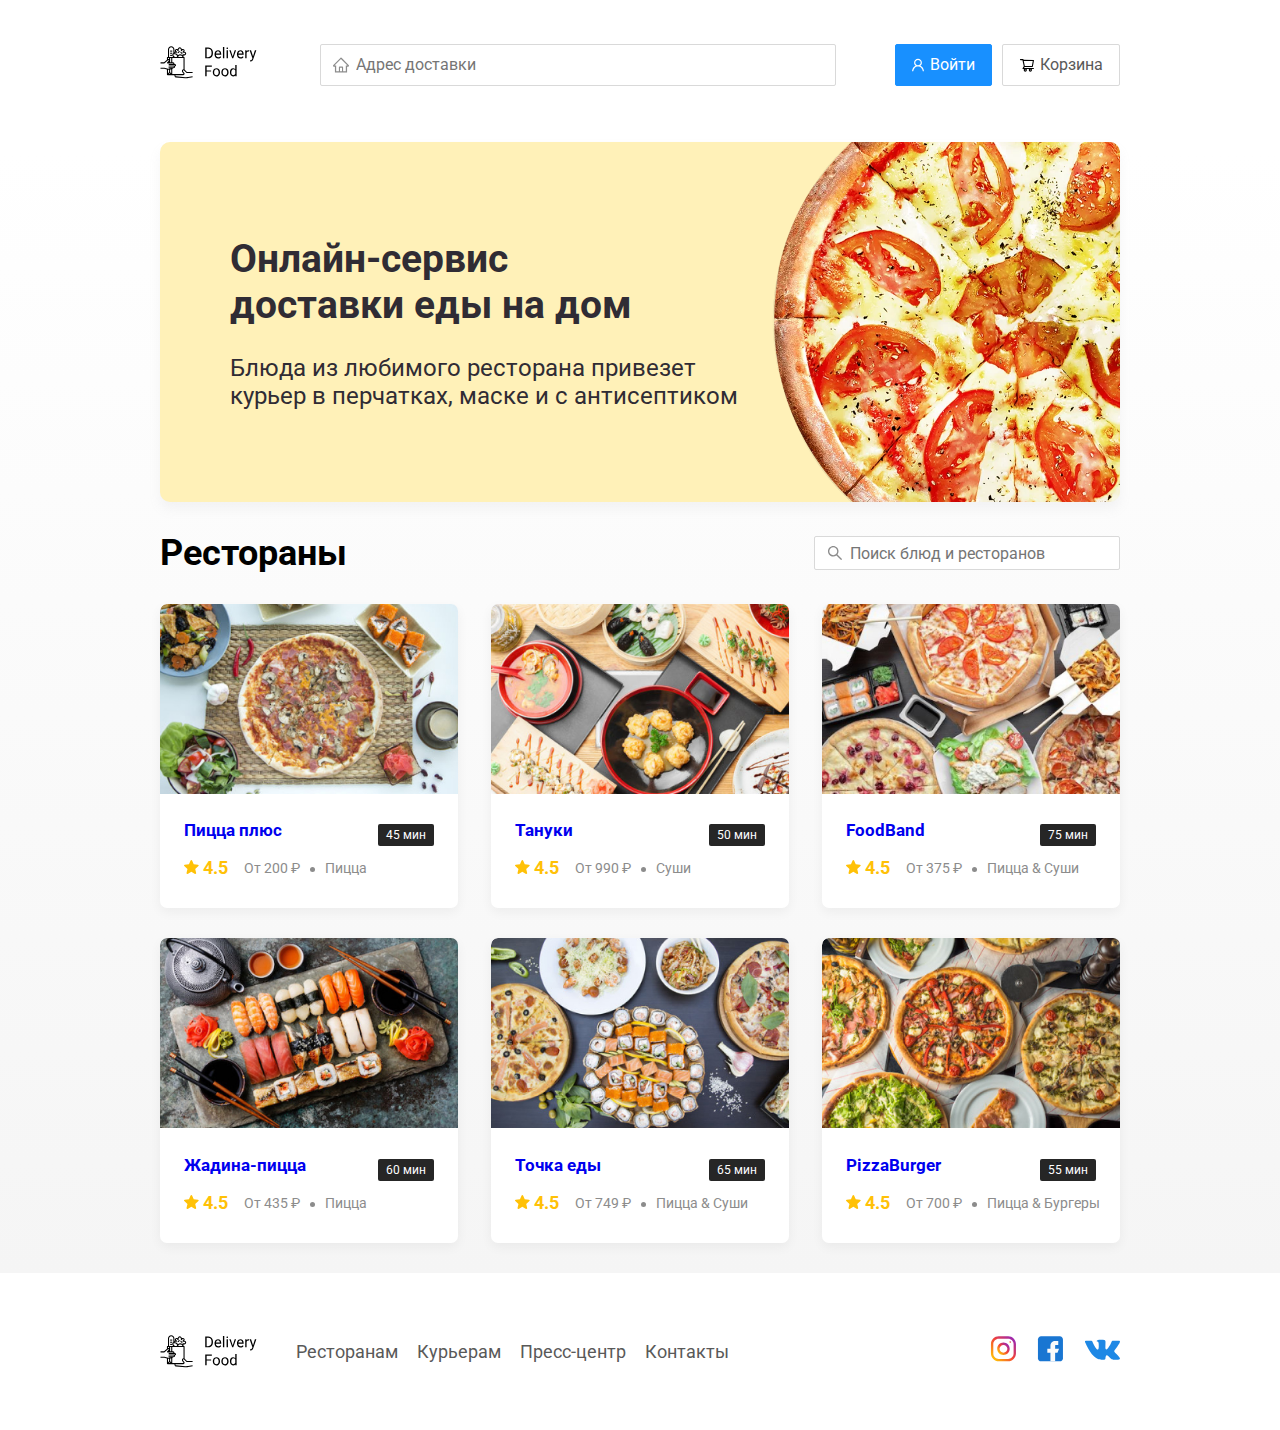
==== index.html @ 4528941c "Add files via upload" ====
<!DOCTYPE html>
<html lang="ru">
<head>
  <meta charset="UTF-8">
  <meta name="viewport" content="width=device-width, initial-scale=1.0">
  <title>Delivery Food - доставка еды на дом</title>
  <link href="https://fonts.googleapis.com/css2?family=Roboto:wght@400;900&display=swap" rel="stylesheet">
  <link rel="stylesheet" href="css/normalize.css">
  <link rel="stylesheet" href="css/style.css">
</head>
  <body>
    <!-- Шапка сайта -->
    <div class="container">
      <header class="header">
        <!-- логотип -->
        <a href="index.html" class="logo">
          <img src="img/logo.svg" alt="Logo">
        </a>
        <!-- поле адреса -->
        <input type="text" class="input input-address" placeholder="Адрес доставки">
        <div class="buttons">
          <button class="button button-primary">
            <img src="img/user.svg" alt="user" class="button-icon"/>
            <span class="button-text">Войти</span>
          </button>
          <button class="button">
            <img src="/img/shopping-cart.svg" alt="Corzina" class="button-icon"/>
            <span class="button-text">Корзина</span>
          </button>
        </div>
      </header>
    </div>

    <main class="main">      
      <div class="container">
        <section class="promo">
          <h1 class="promo-title">Онлайн-сервис <br/> доставки еды на дом</h1>
          <p class="promo-text">Блюда из любимого ресторана привезет <br/> курьер в перчатках, маске и с антисептиком</p>
        </section>
    
          <section class="restauranst">
          <div class="section-heading">
            <h2 class="section-title">Рестораны</h2>
            <input type="text" class="input input-search" placeholder="Поиск блюд и ресторанов">
          </div>
          <div class="cards">
            <a href="restaurent.html" class="card">
              <img src="img/image.jpg" alt="image" class="card-image" />
              <div class="card-text">
                <div class="card-heading">
                  <h3 class="card-title">Пицца плюс</h3>
                  <span class="card-tag tag">45 мин</span>
                </div>
                <!-- card-heading -->
                <div class="card-info">
                  <div class="rating">
                    <img src="img/star.svg" alt="rating"/> 4.5
                  </div>
                  <div class="price">От 200 ₽</div>
                  <div class="category">Пицца</div>
                </div>
                <!-- /.card-info -->
              </div>
              <!-- /.card-text -->
            </a>
            <!-- /.card -->
            
            <a href="restaurent.html" class="card">
              <img src="img/image2.jpg" alt="image" class="card-image" />
              <div class="card-text">
                <div class="card-heading">
                  <h3 class="card-title">Тануки</h3>
                  <span class="card-tag tag">50 мин</span>
                </div>
                <!-- card-heading -->
                <div class="card-info">
                  <div class="rating">
                    <img src="img/star.svg" alt="rating"/> 4.5
                  </div>
                  <div class="price">От 990 ₽</div>
                  <div class="category">Суши</div>
                </div>
                <!-- /.card-info -->
              </div>
              <!-- /.card-text -->
            </a>
            <!-- /.card -->
    
            <a href="restaurent.html" class="card">
              <img src="img/image3.jpg" alt="image" class="card-image" />
              <div class="card-text">
                <div class="card-heading">
                  <h3 class="card-title">FoodBand</h3>
                  <span class="card-tag tag">75 мин</span>
                </div>
                <!-- card-heading -->
                <div class="card-info">
                  <div class="rating">
                    <img src="img/star.svg" alt="rating"/> 4.5
                  </div>
                  <div class="price">От 375 ₽</div>
                  <div class="category">Пицца & Суши</div>
                </div>
                <!-- /.card-info -->
              </div>
              <!-- /.card-text -->
            </a>
            <!-- /.card -->
    
            <a href="restaurent.html" class="card">
              <img src="img/image4.jpg" alt="image" class="card-image" />
              <div class="card-text">
                <div class="card-heading">
                  <h3 class="card-title">Жадина-пицца</h3>
                  <span class="card-tag tag">60 мин</span>
                </div>
                <!-- card-heading -->
                <div class="card-info">
                  <div class="rating">
                    <img src="img/star.svg" alt="rating"/> 4.5
                  </div>
                  <div class="price">От 435 ₽</div>
                  <div class="category">Пицца</div>
                </div>
                <!-- /.card-info -->
              </div>
              <!-- /.card-text -->
            </a>
            <!-- /.card -->
    
            <a href="restaurent.html" class="card">
              <img src="img/image5.jpg" alt="image" class="card-image" />
              <div class="card-text">
                <div class="card-heading">
                  <h3 class="card-title">Точка еды</h3>
                  <span class="card-tag tag">65 мин</span>
                </div>
                <!-- card-heading -->
                <div class="card-info">
                  <div class="rating">
                    <img src="img/star.svg" alt="rating"/> 4.5
                  </div>
                  <div class="price">От 749 ₽</div>
                  <div class="category">Пицца & Суши</div>
                </div>
                <!-- /.card-info -->
              </div>
              <!-- /.card-text -->
            </a>
            <!-- /.card -->
    
            <a href="restaurent.html" class="card">
              <img src="img/image6.jpg" alt="image" class="card-image" />
              <div class="card-text">
                <div class="card-heading">
                  <h3 class="card-title">PizzaBurger</h3>
                  <span class="card-tag tag">55 мин</span>
                </div>
                <!-- card-heading -->
                <div class="card-info">
                  <div class="rating">
                    <img src="img/star.svg" alt="rating"/> 4.5
                  </div>
                  <div class="price">От 700 ₽</div>
                  <div class="category">Пицца & Бургеры</div>
                </div>
                <!-- /.card-info -->
              </div>
              <!-- /.card-text -->
            </a>
            <!-- /.card -->
          </div>
        </section>
      </div>
      <!-- /.container -->
    </main>
    
    <footer class="footer">
      <div class="container">
        <div class="footer-block">
          <img src="./img/logo.svg" alt="logo" class="logo footer-logo" />
          <nav class="footer-nav">
            <a href="#" class="footer-link">Ресторанам</a>
            <a href="#" class="footer-link">Курьерам</a>
            <a href="#" class="footer-link">Пресс-центр</a>
            <a href="#" class="footer-link">Контакты</a>
          </nav>
          <div class="social-links">
            <a href="#" class="social-link"><img src="/img/instagram.svg" alt="instagram"></a>
            <a href="#" class="social-link"><img src="/img/facebook.svg" alt="facebook"></a>
            <a href="#" class="social-link"><img src="/img/vk.svg" alt="vk"></a>
          </div>
        </div>
      </div>
    </footer>

  </body>
</html>
---- css/style.css ----
* {
  box-sizing: border-box;
}
body {
  font-family: 'Roboto', sans-serif;
  padding-top: 44px;
}
.container {
  max-width: 1200px;
  margin: auto;

}
.header {
  display: flex;
  align-items: center;
  justify-content: space-between;
  margin-bottom: 40px;
}
.input {
  background: #FFFFFF;
  border: 1px solid #D9D9D9;
  border-radius: 2px;
  font-size: 16px;
  line-height: 24px;
  padding: 8px;
  padding-left: 35px;
  background-repeat: no-repeat;
  background-position: left 11px center;
}
.input-address {
  flex: 0.8;
  background-image: url(../img/home.svg);
}
.input-search {
  width: 306px;
  height: 34px;
  background-image: url(../img/search.svg);
  margin-left: auto;
}
.buttons {
  display: flex;
  align-items: center;
}
.button {
  display: flex;
  align-items: center;
  padding: 8px 16px;
  background: #FFFFFF;
  border: 1px solid #D9D9D9;
  box-sizing: border-box; 
  box-shadow: 0px 0px 2px rgba(0, 0, 0, 0.0015);
  border-radius: 2px;
  color: #595959;
  font-size: 16px;
  line-height: 24px;
}
.button-primary {
  background: #1890FF;
  border: 1px solid #1890FF;
  color: #FFFFFF;
  margin-right: 10px;
}
.button-icon {
  margin-right:6px;
}
.button-card-text {
  margin-right: 10px;
}
.promo {
  box-shadow: 0px 7px 12px rgba(158, 158, 163, 0.1);
  background: #FFF1B8 url(../img/promo-img.png) no-repeat top -101px right -223px / 790px;
  border-radius: 10px;
  padding: 68px 70px;
  margin-top: 56px;
}
.promo-text {
  font-style: normal;
  font-weight: normal;
  font-size: 24px;
  line-height: 28px;
  color: #302C34;
  max-width: 540px;
}
.promo-title {
  font-style: normal;
  font-weight: bold;
  font-size: 39px;
  line-height: 46px;
  color: #302C34;
}
.main {
  background: linear-gradient(180deg, rgba(245, 245, 245, 0) 1.04%, #F5F5F5 100%);
}
.section-heading {
  display: flex;
  align-items: center;
}
.section-title {
  font-style: normal;
  font-weight: bold;
  font-size: 36px;
  line-height: 42px;
  color: #000000;
  margin-right: 30px;
}
.cards {
  display: flex;
  align-items: flex-start;
  flex-wrap: wrap;
  justify-content: space-between;
}
.card {
  background: #FFFFFF;
  box-shadow: 0px 4px 12px rgba(0, 0, 0, 0.05);
  border-radius: 7px;
  overflow: hidden;
  margin-bottom: 30px;
  flex-basis: 31%;
  text-decoration: none;
}
.card-image {
  width: 384px;
  height: 250px;
  object-fit: cover;
  border-radius: 7px 7px 0px 0px;
}
.card-text {
  padding: 20px 24px 24px;
}
.card-heading {
  display: flex;
  align-items: center;
  justify-content: space-between;

}
.card-title {
  font-style: normal;
  font-weight: bold;
  font-size: 24px;
  line-height: 32px;
  margin: 0;
  line-height: 24px;
  margin-bottom: 10px;
}
.card-title-reg {
  font-weight: 400;
}
.card-tag {
  font-style: normal;
  font-weight: normal;
  font-size: 12px;
  line-height: 20px;
  color: #FFFFFF;
  background: #262626;
  border-radius: 2px;
  padding: 1px 8px;
}
.card-info {
  display: flex;
  align-items: center; 
  flex-wrap: nowrap;
}
.card-buttons {
  display: flex;
  align-items: center;
  margin-top: 24px;
}
.card-price-bold {
  font-weight: bold;
  font-size: 20px;
  line-height: 32px;
  margin-left: 32px;
}
.rating {
  margin-right: 26px;
  font-style: normal;
  font-weight: bold;
  font-size: 18px;
  line-height: 32px;
  color: #FFC107;
}
.price, .category {
  font-style: normal;
  font-weight: normal;
  font-size: 18px;
  line-height: 32px;
  color: #8C8C8C;
}
.price {
  margin-right: 10px;
}
.ingredients {
  font-style: normal;
  font-weight: normal;
  font-size: 18px;
  line-height: 21px;
  color: #8C8C8C;
}
.category {
  text-overflow: ellipsis;
  overflow: hidden;
  white-space: nowrap;
  max-width: 115px;
}
.price:after {
  content: "";
  width: 5px;
  height: 5px;
  background-color: #8C8C8C;
  display: inline-block;
  vertical-align: middle;
  border-radius: 50%;
  margin-left: 10px;
}
.footer{
  padding: 60px 0px;
}
.footer-block {
  display: flex;
  align-items: center;
  justify-content: space-between;
}
.footer-nav {
  margin-right: auto;
  margin-left: 35px;
}
.footer-link {
  display: inline-block;
  color: #595959;
  text-decoration: none;
  font-style: normal;
  font-weight: normal;
  font-size: 18px;
  line-height: 21px; 
}
.footer-link:not(:last-child) {
  margin-right: 15px;
}
.social-links {
  display: flex;
  align-items: center;
}
.social-link:not(:last-child) {
  margin-right: 21px;
}

.modal {

  position: fixed;
  left: 0;
  top: 0;
  width: 100%;
  height: 100%;
  background: rgba(0, 0, 0, 0.4);
  display: none;
}

.is-open {
  display: flex;
}

.modal-dialog {
  max-width: 780px;
  width: 95%;
  background: #FFFFFF;
  border-radius: 5px;
  margin: auto;
  padding: 40px 45px;
}

.modal-header {
  display: flex;
  align-items: center;
  justify-content: space-between;
  margin-bottom: 45px;
}

.modal-title {
  margin: 0;
  font-style: normal;
  font-weight: bold;
  font-size: 36px;
  line-height: 42px;
}

.close {
  font-size: 36px;
  border: none;
  background-color: transparent;
}

.modal-body {
  margin-bottom: 52px;
}

.food-row {
  font-weight: normal;
  display: flex;
  align-items: flex-start;
  justify-content: space-between;
  padding-bottom: 8px;
  border-bottom: 1px solid  #D9D9D9;
  margin-bottom: 15px;
}

.food-name {
  font-size: 18px;
  line-height: 32px;
}

.food-price {
  margin-left: auto;
  margin-right: 47px;
  font-weight: bold;
  font-size: 20px;
  line-height: 32px;
}

.food-counter {
  display: flex;
  align-items: center;
}

.counter-button {
  display: flex;
  align-items: center;
  justify-content: center;
  width: 36px;
  height: 32px;
  background: #FFFFFF;
  border: 1px solid #40A9FF;
  box-sizing: border-box;
  border-radius: 2px;
  font-weight: normal;
  font-size: 14px;
  line-height: 22px;
  color:#40A9FF;
}

.counter {
  font-size: 16px;
  line-height: 24px;
  margin-left: 10px;
  margin-right: 10px;
}
.modal-footer {
  display: flex;
  align-items: center;
  justify-content: space-between;
}

.footer-buttons {
  display: flex;
  align-items: center;
}

.modal-price-tag {
  color: #FAFAFA;;
  background: #262626;
  border-radius: 5px;
  padding: 15px 20px;
  font-style: normal;
  font-weight: bold;
  font-size: 20px;
  line-height: 23px;
}

@media (max-width:1366px) {
  .container {
    max-width: 960px;
  }
  .promo {
    background-position: center right -250px;
    background-size: 700px;
  }
  .rating {
    margin-right: 16px;
  }
  .category, .price {
    font-size: 14px;
  }
  .card-info {
    display: -webkit-box;
  }
  .card-title {
    font-size: 17px;
  }
  .card-price-bold {
    margin-left: 20px;
  }
  .ingredients {
    font-size: 14px;
    text-overflow: ellipsis;
    overflow: hidden;
    white-space: nowrap;
    max-width: 250px;
  }
  .card-image {
    width: 300px;
    height: 190px;
  }
}
@media (max-width: 992px){
  .container {
    max-width: 750px;
  }
  .promo {
    padding: 50px;
    background-size: 500px;
    background-position: center right -250px;;
  }
  .promo-text {
    font-size: 20px;
    max-width: 450px;
  }
  .card {
    flex-basis: 49%;
  }
  .card-image {
    width: 384px;
    height: 213px;
  }
  .footer-link {
    font-size: 16px;
  }
  .card-price-bold {
    margin-left: 20px;
  }
  .ingredients {
    font-size: 16px;
    text-overflow: ellipsis;
    overflow: hidden;
    white-space: nowrap;
    max-width: 300px;
  }
  .card-title-reg {
    font-size: 21px;
  }
}
@media (max-width: 768px) {
  .container {
    max-width: 560px;
  }
  .card-info {
    flex-wrap: wrap;
  }
  .rating {
    flex-basis: 100%;
  }
  .card-title {
    font-size: 24px;
  }
  .card-image {
    width: 270px;
    height: 180px;
  }
  .promo {
    background-size: 450px;
  }
  .promo-title {
    font-size: 24px;
    line-height: 1.4;
  }
  .promo-text {
    font-size: 18px;
    max-width: 400px;
    margin-top: 0;
  }
  .card-price-bold {
    font-size: 18px;
    line-height: 32px;
    margin-left: 12px;
  }
  .ingredients {
    font-size: 14px;
    max-width: 220px;
  }
  
}
@media (max-width: 578px) {
  .container {
    width: 90%;
  }
  .header {
    flex-wrap: wrap;
  }
  .input-address {
    margin-top: 15px;
    order: 5;
    flex: 1;
  }
  .promo {
    background-image: none;
  }
  .promo-title {
    margin-bottom: 10px;
  }
  .section-title {
    font-size: 20px;
  }
  .card {
    flex-basis: 100%;
  }
  .card-image {
    display: block;
    margin: auto;
  }
  .ingredients {
    max-width: 400px;
  }
  .footer {
    padding: 30px 0;
  }
  .footer-block{
     align-items: flex-start;
  }
  .footer-nav {
    margin-left: 0;
    margin-right: 0;
    order: 0;
    display: flex;
    flex-direction: column;
  }
  .footer-logo {
    margin-right: 15px;
    order: 1;
  }
  .social-links {
    order: 2;
  }
}
@media (max-width: 480px) {
  .button-text {
    display: none;
  }
  .button {
    min-height: 40px;
  }
  .button-icon {
    margin: 0;
  }
  .section-heading {
    flex-wrap: wrap;
  }
  .section-title {
    margin: 5;
  }
  .input-search {
    margin-bottom: 30px;
  }
  .promo {
    padding: 20px;
  }
  .footer-block {
    flex-wrap: wrap;
    flex-direction: column;
    align-items: center;
  }
  .footer-logo {
    order: 0;
    margin-bottom: 20px;
  }
  .footer-nav {
    padding: 20px;
    text-align: center;
  }
  .footer-link:not(:last-child) {
    margin-right: 0;
  } 
  .ingredients {
    font-size: 14px;
    max-width: 320px;
  }
  @media (max-width: 420px) {
    .ingredients {
      max-width: 310px;
    }
    .card-title-reg {
      font-size: 20px;
    }
  }
  @media (max-width: 380px) {
    .ingredients {
      max-width: 270px;
    }
    .card-title-reg {
      font-size: 18px;
    }
  }
  @media (max-width: 320px) {
    .ingredients {
      max-width: 240px;
    }
    .card-title-reg {
    font-size: 16px;
    }
  }

}
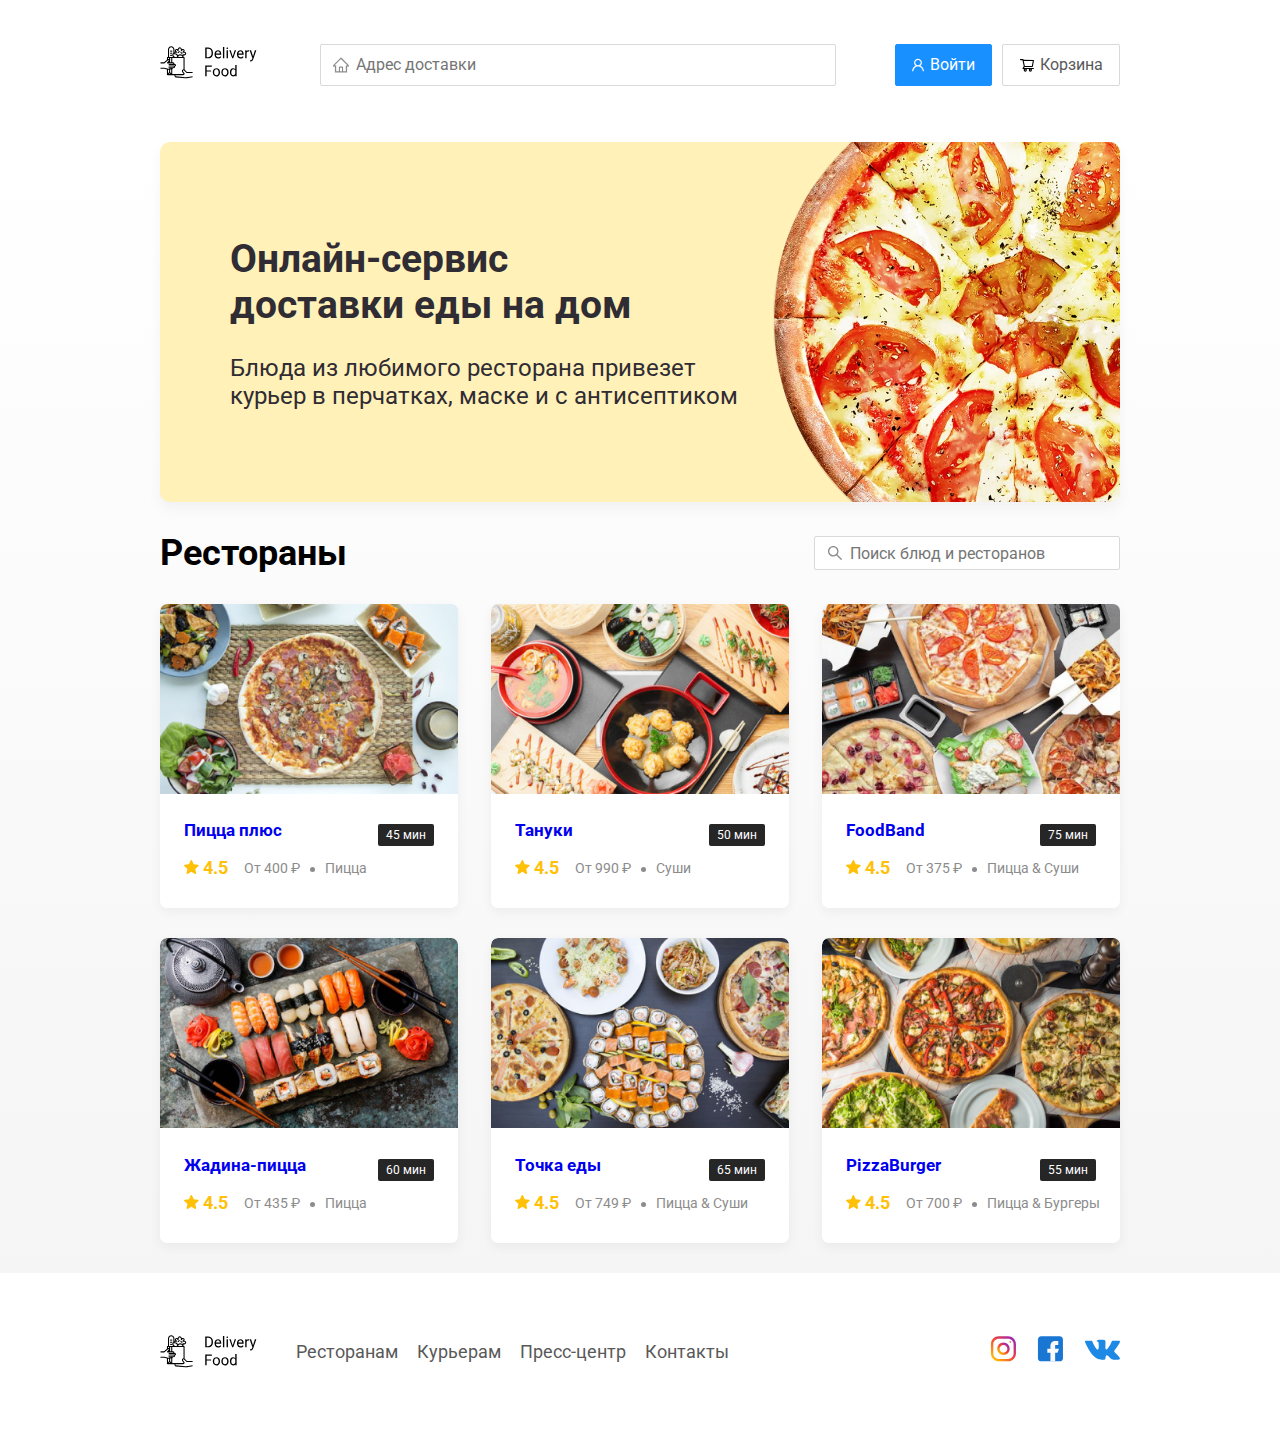
==== commit ba9a0f2b: "Add files via upload" ====
--- a/index.html
+++ b/index.html
@@ -24,7 +24,7 @@
             <span class="button-text">Войти</span>
           </button>
           <button class="button">
-            <img src="/img/shopping-cart.svg" alt="Corzina" class="button-icon"/>
+            <img src="img/shopping-cart.svg" alt="Corzina" class="button-icon"/>
             <span class="button-text">Корзина</span>
           </button>
         </div>
@@ -44,7 +44,7 @@
             <input type="text" class="input input-search" placeholder="Поиск блюд и ресторанов">
           </div>
           <div class="cards">
-            <a href="restaurent.html" class="card">
+            <a href="restaurent-1.html" class="card">
               <img src="img/image.jpg" alt="image" class="card-image" />
               <div class="card-text">
                 <div class="card-heading">
@@ -56,7 +56,7 @@
                   <div class="rating">
                     <img src="img/star.svg" alt="rating"/> 4.5
                   </div>
-                  <div class="price">От 200 ₽</div>
+                  <div class="price">От 400 ₽</div>
                   <div class="category">Пицца</div>
                 </div>
                 <!-- /.card-info -->
@@ -86,7 +86,7 @@
             </a>
             <!-- /.card -->
     
-            <a href="restaurent.html" class="card">
+            <a href="restaurent-3.html" class="card">
               <img src="img/image3.jpg" alt="image" class="card-image" />
               <div class="card-text">
                 <div class="card-heading">
@@ -186,9 +186,9 @@
             <a href="#" class="footer-link">Контакты</a>
           </nav>
           <div class="social-links">
-            <a href="#" class="social-link"><img src="/img/instagram.svg" alt="instagram"></a>
-            <a href="#" class="social-link"><img src="/img/facebook.svg" alt="facebook"></a>
-            <a href="#" class="social-link"><img src="/img/vk.svg" alt="vk"></a>
+            <a href="#" class="social-link"><img src="img/instagram.svg" alt="instagram"></a>
+            <a href="#" class="social-link"><img src="img/facebook.svg" alt="facebook"></a>
+            <a href="https://vk.com/beckyuldashev" class="social-link"><img src="img/vk.svg" alt="vk"></a>
           </div>
         </div>
       </div>
